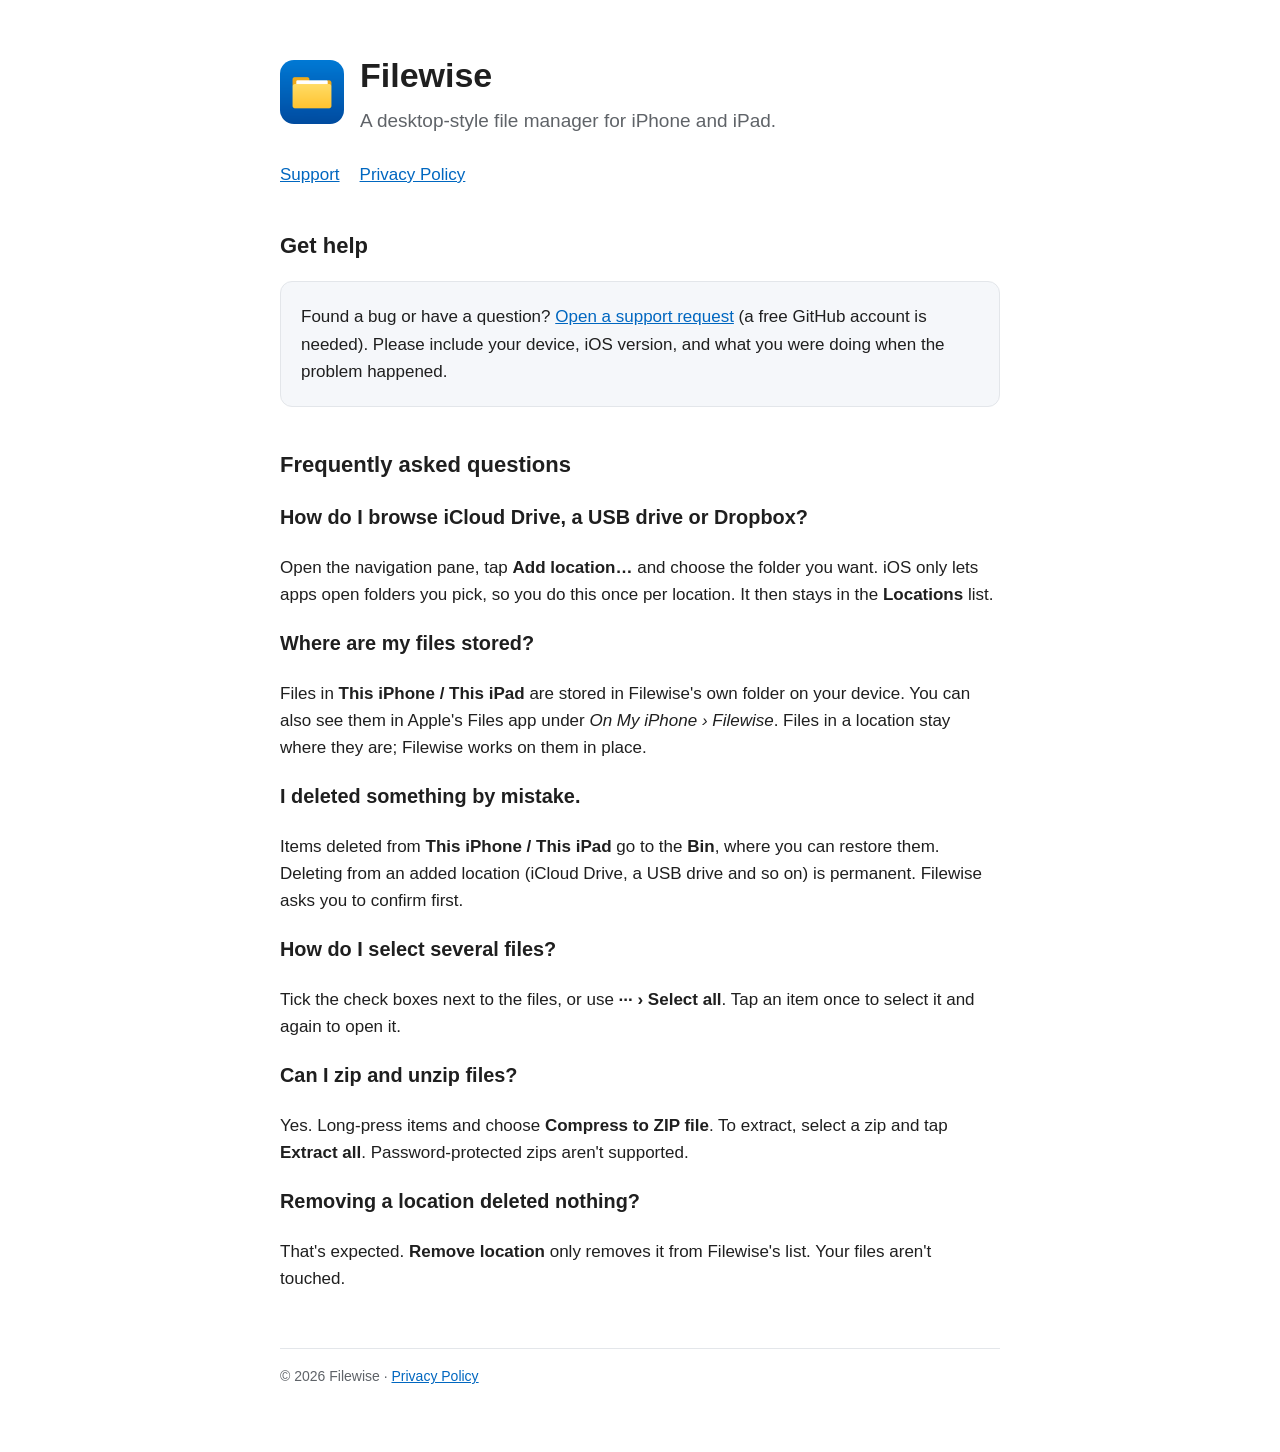
==== index.html @ 8e3ec315 "Filewise support and privacy policy pages Co-Authored-By: Claude Opus 5.5 <noreply@anthropic.com>" ====
<!doctype html>
<html lang="en">
<head>
<meta charset="utf-8">
<meta name="viewport" content="width=device-width, initial-scale=1">
<title>Filewise – Support</title>
<meta name="description" content="Filewise is a desktop-style file manager for iPhone and iPad.">
<link rel="stylesheet" href="style.css">
<link rel="icon" href="icon.png">
</head>
<body>
<main>
  <header>
    <img src="icon.png" alt="">
    <div>
      <h1>Filewise</h1>
      <div class="lead">A desktop-style file manager for iPhone and iPad.</div>
    </div>
  </header>
  <nav><a href="./">Support</a><a href="privacy.html">Privacy Policy</a></nav>

  <h2>Get help</h2>
  <div class="card">
    <p>Found a bug or have a question? <a href="https://github.com/flyingpurplepizzaeater/filewise-site/issues/new">Open a support request</a> (a free GitHub account is needed). Please include your device, iOS version, and what you were doing when the problem happened.</p>
  </div>

  <h2>Frequently asked questions</h2>

  <h3>How do I browse iCloud Drive, a USB drive or Dropbox?</h3>
  <p>Open the navigation pane, tap <strong>Add location…</strong> and choose the folder you want. iOS only lets apps open folders you pick, so you do this once per location. It then stays in the <strong>Locations</strong> list.</p>

  <h3>Where are my files stored?</h3>
  <p>Files in <strong>This iPhone / This iPad</strong> are stored in Filewise's own folder on your device. You can also see them in Apple's Files app under <em>On My iPhone › Filewise</em>. Files in a location stay where they are; Filewise works on them in place.</p>

  <h3>I deleted something by mistake.</h3>
  <p>Items deleted from <strong>This iPhone / This iPad</strong> go to the <strong>Bin</strong>, where you can restore them. Deleting from an added location (iCloud Drive, a USB drive and so on) is permanent. Filewise asks you to confirm first.</p>

  <h3>How do I select several files?</h3>
  <p>Tick the check boxes next to the files, or use <strong>··· › Select all</strong>. Tap an item once to select it and again to open it.</p>

  <h3>Can I zip and unzip files?</h3>
  <p>Yes. Long-press items and choose <strong>Compress to ZIP file</strong>. To extract, select a zip and tap <strong>Extract all</strong>. Password-protected zips aren't supported.</p>

  <h3>Removing a location deleted nothing?</h3>
  <p>That's expected. <strong>Remove location</strong> only removes it from Filewise's list. Your files aren't touched.</p>

  <footer>© 2026 Filewise · <a href="privacy.html">Privacy Policy</a></footer>
</main>
</body>
</html>
---- style.css ----
:root { --bg: #ffffff; --fg: #1f1f1f; --muted: #5f6368; --accent: #0067c0; --card: #f5f7fa; --line: #e3e6ea; }
@media (prefers-color-scheme: dark) {
  :root { --bg: #161616; --fg: #ececec; --muted: #a8adb3; --accent: #4cc2ff; --card: #202224; --line: #2d3033; }
}
* { box-sizing: border-box; }
body { margin: 0; background: var(--bg); color: var(--fg); font: 17px/1.6 -apple-system, BlinkMacSystemFont, "Segoe UI", Roboto, Helvetica, Arial, sans-serif; }
main { max-width: 760px; margin: 0 auto; padding: 48px 20px 64px; }
header { display: flex; align-items: center; gap: 16px; margin-bottom: 8px; }
header img { width: 64px; height: 64px; border-radius: 14px; }
h1 { font-size: 34px; margin: 0; }
h2 { font-size: 22px; margin-top: 40px; }
.lead { color: var(--muted); font-size: 19px; margin-top: 4px; }
nav { margin: 24px 0 8px; display: flex; gap: 20px; flex-wrap: wrap; }
a { color: var(--accent); }
.card { background: var(--card); border: 1px solid var(--line); border-radius: 12px; padding: 4px 20px; margin: 16px 0; }
ul { padding-left: 22px; }
footer { margin-top: 56px; color: var(--muted); font-size: 14px; border-top: 1px solid var(--line); padding-top: 16px; }
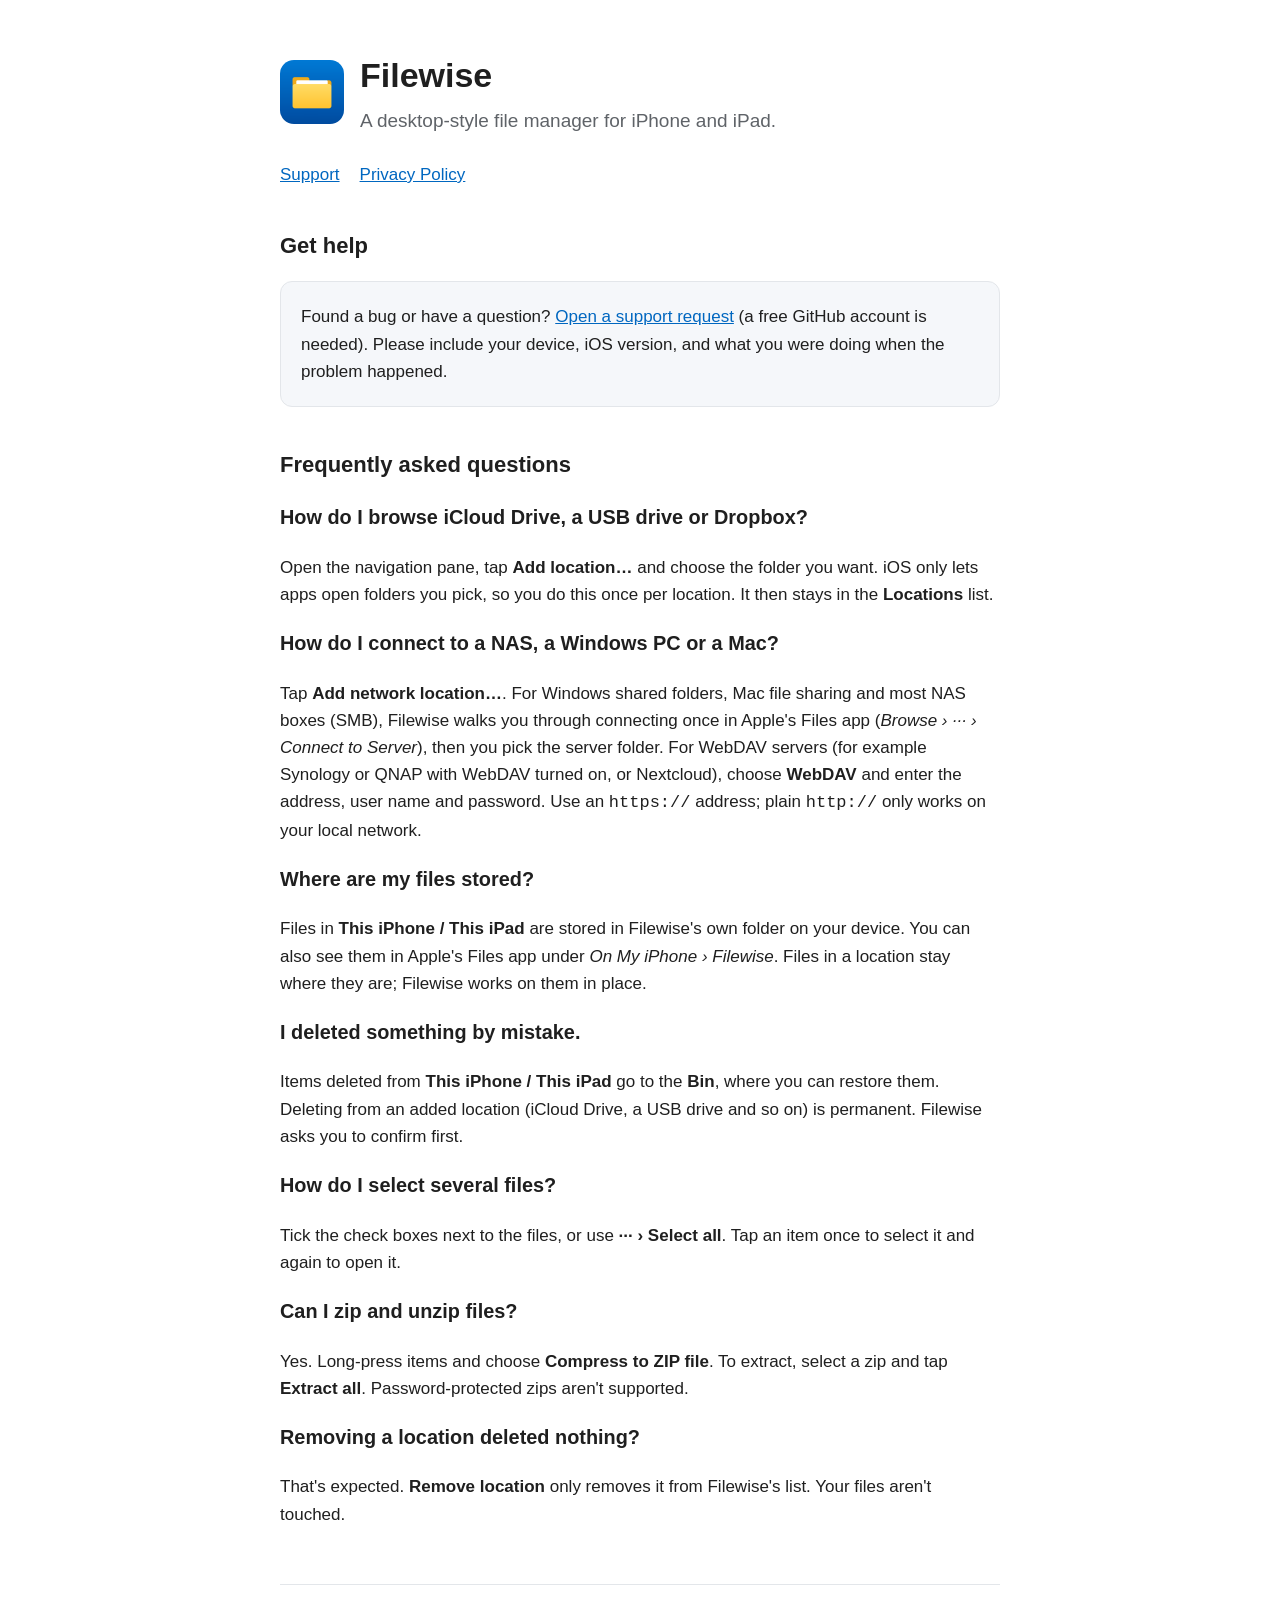
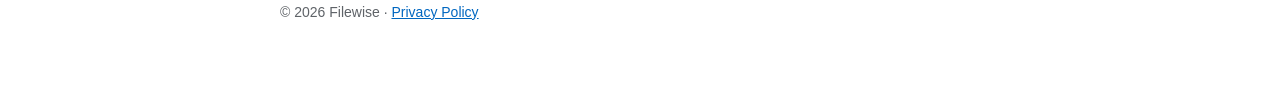
==== commit eb2032dd: "Mention file servers in the privacy policy and support FAQ Co-Authored-By: Claude Opus 5.5 <noreply@" ====
--- a/index.html
+++ b/index.html
@@ -29,6 +29,9 @@
   <h3>How do I browse iCloud Drive, a USB drive or Dropbox?</h3>
   <p>Open the navigation pane, tap <strong>Add location…</strong> and choose the folder you want. iOS only lets apps open folders you pick, so you do this once per location. It then stays in the <strong>Locations</strong> list.</p>
 
+  <h3>How do I connect to a NAS, a Windows PC or a Mac?</h3>
+  <p>Tap <strong>Add network location…</strong>. For Windows shared folders, Mac file sharing and most NAS boxes (SMB), Filewise walks you through connecting once in Apple's Files app (<em>Browse › ··· › Connect to Server</em>), then you pick the server folder. For WebDAV servers (for example Synology or QNAP with WebDAV turned on, or Nextcloud), choose <strong>WebDAV</strong> and enter the address, user name and password. Use an <code>https://</code> address; plain <code>http://</code> only works on your local network.</p>
+
   <h3>Where are my files stored?</h3>
   <p>Files in <strong>This iPhone / This iPad</strong> are stored in Filewise's own folder on your device. You can also see them in Apple's Files app under <em>On My iPhone › Filewise</em>. Files in a location stay where they are; Filewise works on them in place.</p>
 
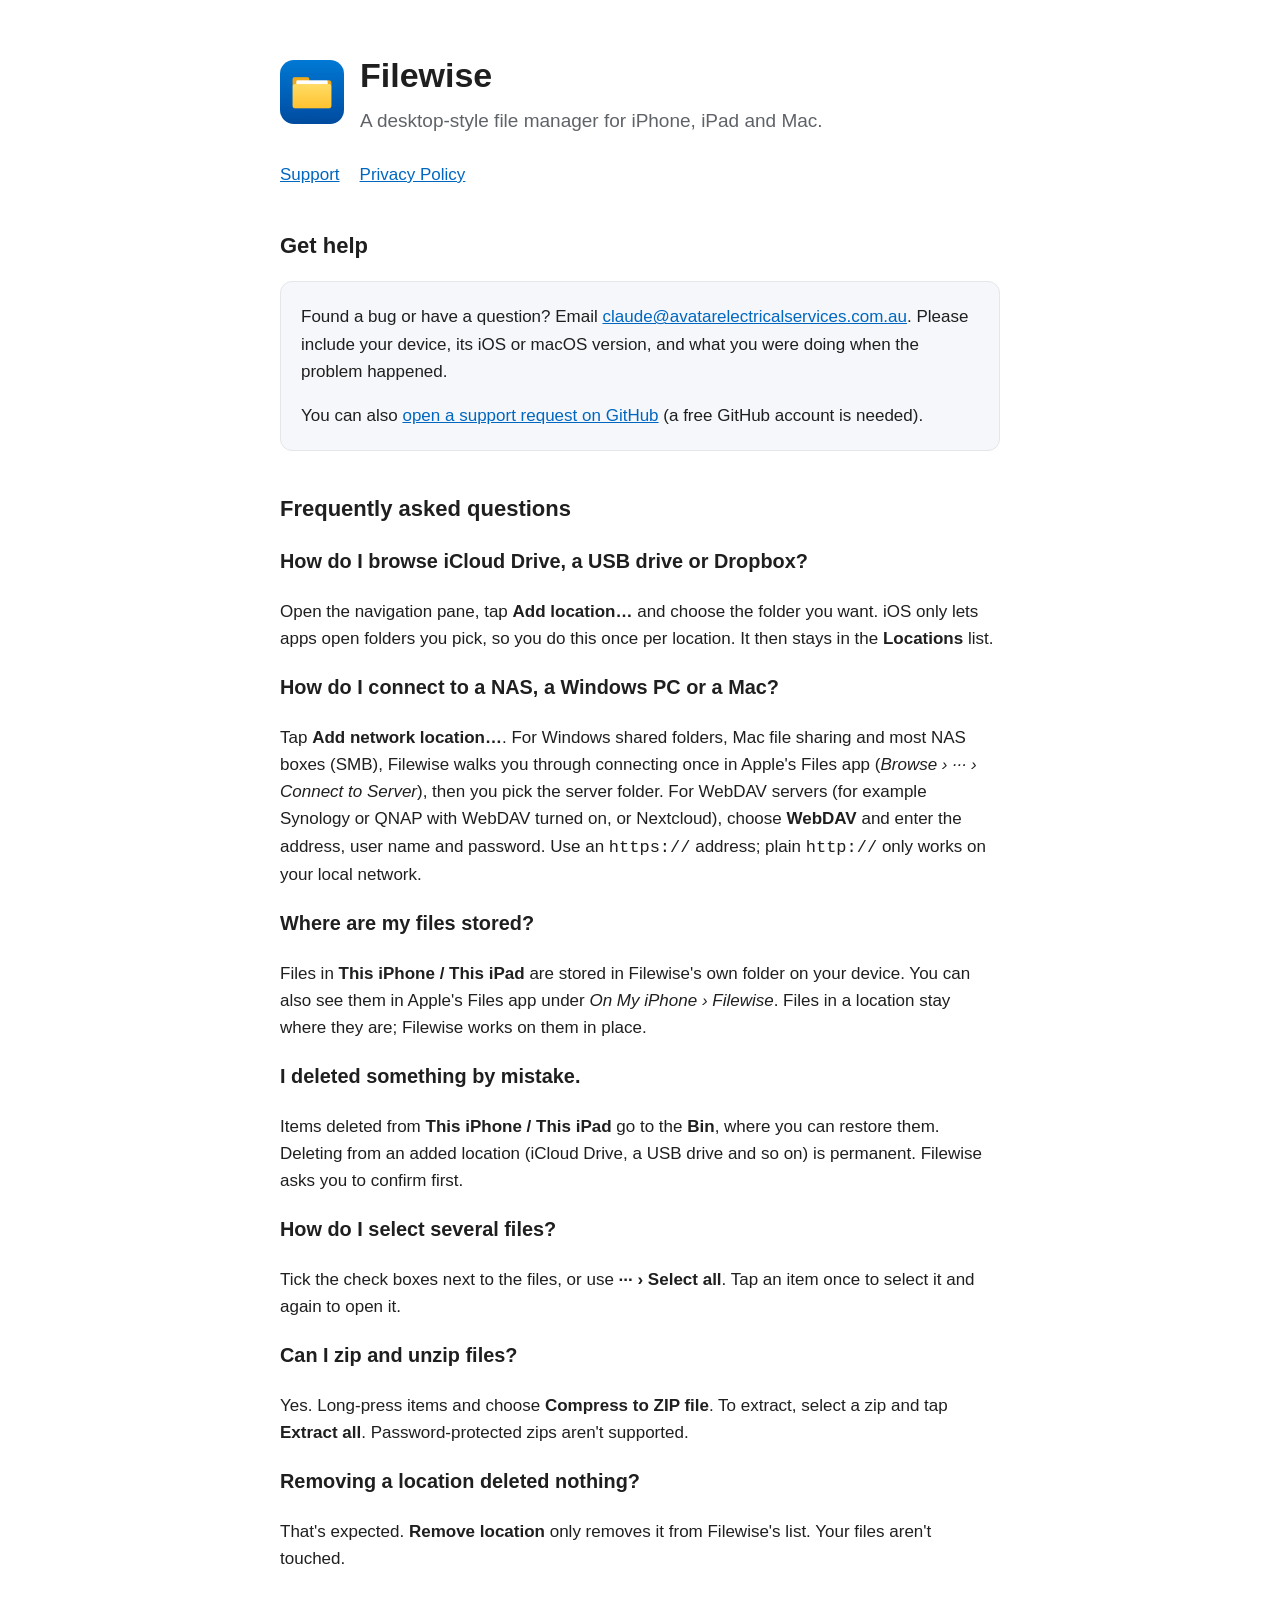
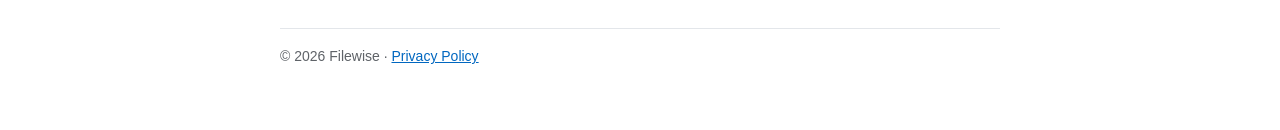
==== commit a6376531: "Add support email; mention Mac Co-Authored-By: Claude Opus 5.5 <noreply@anthropic.com>" ====
--- a/index.html
+++ b/index.html
@@ -4,7 +4,7 @@
 <meta charset="utf-8">
 <meta name="viewport" content="width=device-width, initial-scale=1">
 <title>Filewise – Support</title>
-<meta name="description" content="Filewise is a desktop-style file manager for iPhone and iPad.">
+<meta name="description" content="Filewise is a desktop-style file manager for iPhone, iPad and Mac.">
 <link rel="stylesheet" href="style.css">
 <link rel="icon" href="icon.png">
 </head>
@@ -14,14 +14,15 @@
     <img src="icon.png" alt="">
     <div>
       <h1>Filewise</h1>
-      <div class="lead">A desktop-style file manager for iPhone and iPad.</div>
+      <div class="lead">A desktop-style file manager for iPhone, iPad and Mac.</div>
     </div>
   </header>
   <nav><a href="./">Support</a><a href="privacy.html">Privacy Policy</a></nav>
 
   <h2>Get help</h2>
   <div class="card">
-    <p>Found a bug or have a question? <a href="https://github.com/flyingpurplepizzaeater/filewise-site/issues/new">Open a support request</a> (a free GitHub account is needed). Please include your device, iOS version, and what you were doing when the problem happened.</p>
+    <p>Found a bug or have a question? Email <a href="mailto:claude@avatarelectricalservices.com.au?subject=Filewise%20support">claude@avatarelectricalservices.com.au</a>. Please include your device, its iOS or macOS version, and what you were doing when the problem happened.</p>
+    <p>You can also <a href="https://github.com/flyingpurplepizzaeater/filewise-site/issues/new">open a support request on GitHub</a> (a free GitHub account is needed).</p>
   </div>
 
   <h2>Frequently asked questions</h2>
